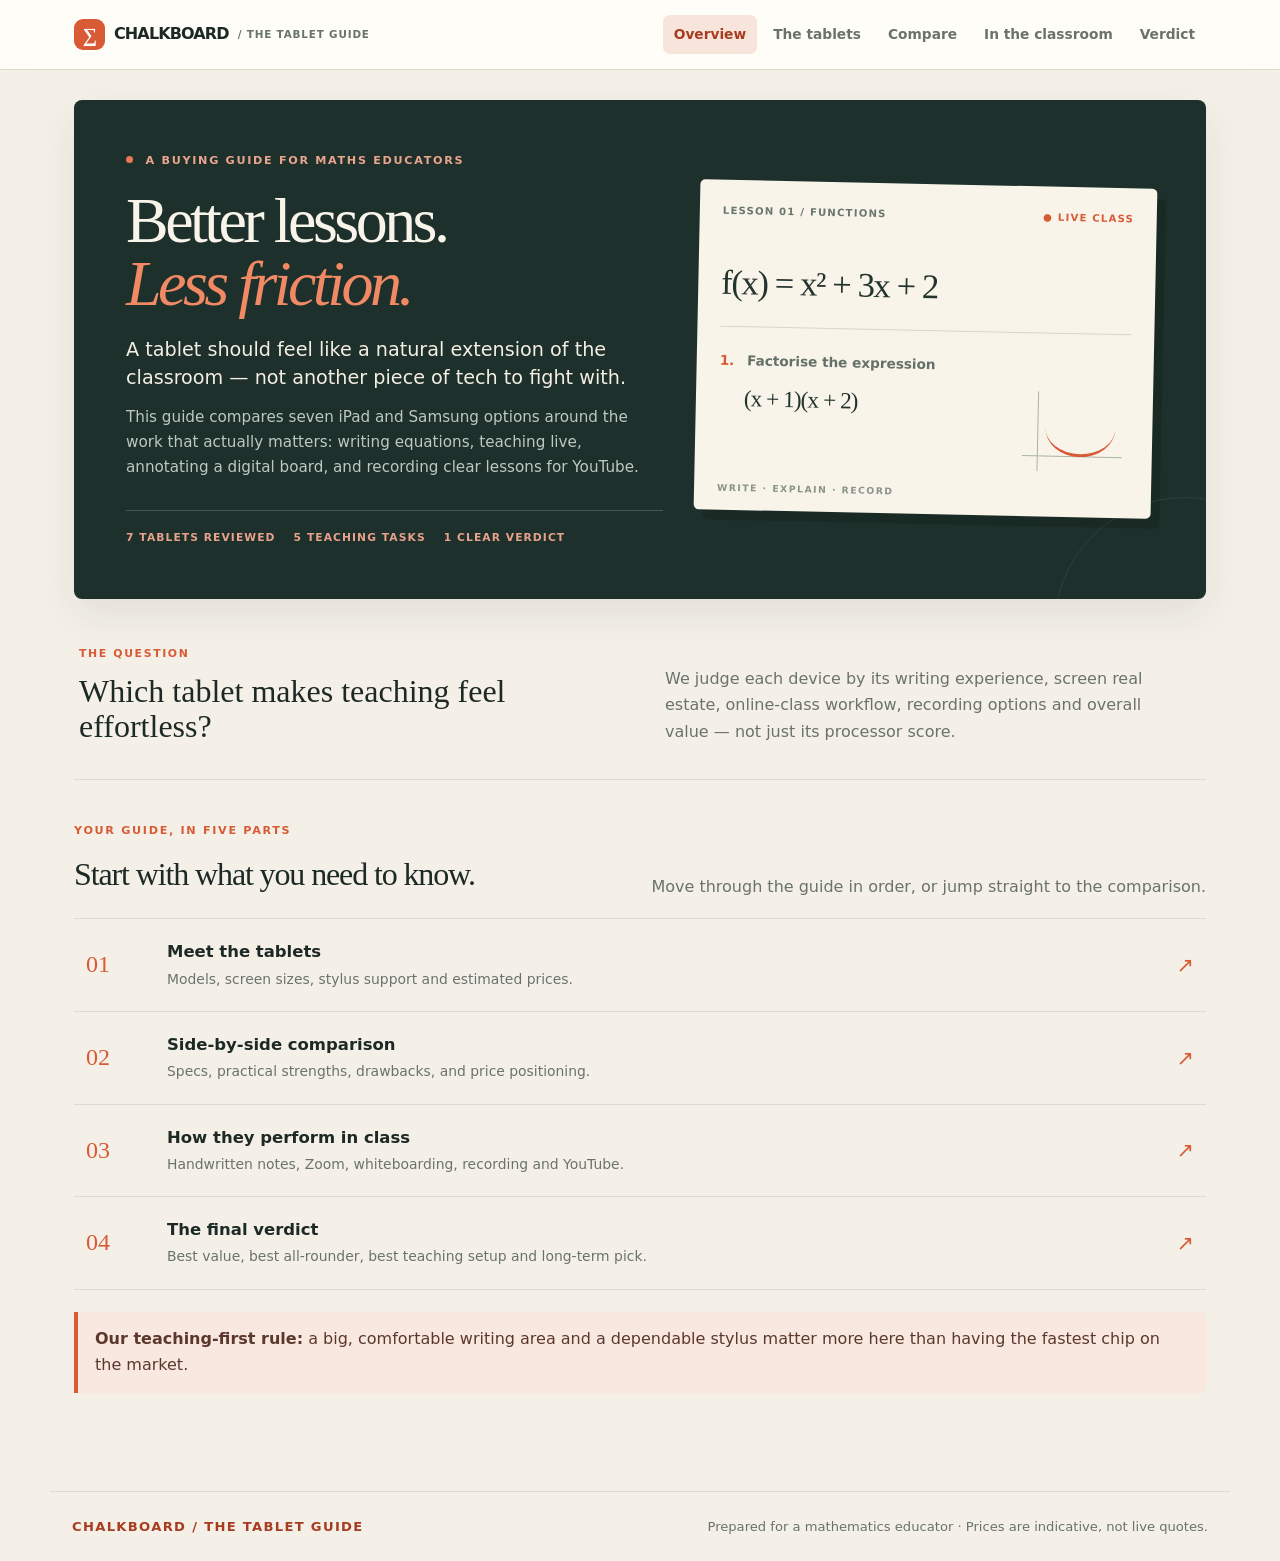
==== index.html @ 0a937ea0 "Add files via upload" ====
<!DOCTYPE html>
<html lang="en">
<head>
  <meta charset="UTF-8">
  <meta name="viewport" content="width=device-width, initial-scale=1.0">
  <meta name="description" content="A practical tablet buying guide for online mathematics teaching and YouTube lesson creation.">
  <title>Home | Chalkboard — The Teaching Tablet Guide</title>
  <link rel="stylesheet" href="style.css">
</head>
<body>
<header class="site-header">
  <div class="nav-wrap">
    <a class="logo" href="index.html"><span class="logo-mark">∑</span> CHALKBOARD<span class="logo-sub"> / THE TABLET GUIDE</span></a>
    <nav>
      <a class="active" href="index.html">Overview</a>
      <a href="tablets.html">The tablets</a>
      <a href="comparison.html">Compare</a>
      <a href="teaching.html">In the classroom</a>
      <a href="verdict.html">Verdict</a>
    </nav>
  </div>
</header>

<main class="container home-container">
  <section class="hero">
    <div class="hero-copy">
      <div class="eyebrow"><span class="eyebrow-dot"></span> A buying guide for maths educators</div>
      <h1>Better lessons.<br><em>Less friction.</em></h1>
      <p class="hero-lede">A tablet should feel like a natural extension of the classroom — not another piece of tech to fight with.</p>
      <p class="hero-detail">This guide compares seven iPad and Samsung options around the work that actually matters: writing equations, teaching live, annotating a digital board, and recording clear lessons for YouTube.</p>
      <div class="hero-meta"><span>7 TABLETS REVIEWED</span><span>5 TEACHING TASKS</span><span>1 CLEAR VERDICT</span></div>
    </div>
    <div class="board-art" aria-label="Decorative mathematics whiteboard illustration">
      <div class="board-top"><span>LESSON 01 / FUNCTIONS</span><span class="board-live">● LIVE CLASS</span></div>
      <div class="board-equation">f(x) = x² + 3x + 2</div>
      <div class="board-line"></div>
      <div class="board-steps"><span>1.</span> Factorise the expression</div>
      <div class="board-equation small-equation">(x + 1)(x + 2)</div>
      <div class="board-sketch"><span class="axis-y"></span><span class="axis-x"></span><span class="curve"></span></div>
      <div class="board-caption">WRITE · EXPLAIN · RECORD</div>
    </div>
  </section>

  <section class="intro-strip">
    <div><span class="kicker">THE QUESTION</span><h2>Which tablet makes teaching feel effortless?</h2></div>
    <p>We judge each device by its writing experience, screen real estate, online-class workflow, recording options and overall value — not just its processor score.</p>
  </section>

  <div class="section-head">
    <div><div class="eyebrow dark-eyebrow">Your guide, in five parts</div><h2>Start with what you need to know.</h2></div>
    <p>Move through the guide in order, or jump straight to the comparison.</p>
  </div>
  <section class="guide-list">
    <a class="guide-row" href="tablets.html"><span class="guide-no">01</span><span class="guide-main"><strong>Meet the tablets</strong><small>Models, screen sizes, stylus support and estimated prices.</small></span><span class="guide-arrow">↗</span></a>
    <a class="guide-row" href="comparison.html"><span class="guide-no">02</span><span class="guide-main"><strong>Side-by-side comparison</strong><small>Specs, practical strengths, drawbacks, and price positioning.</small></span><span class="guide-arrow">↗</span></a>
    <a class="guide-row" href="teaching.html"><span class="guide-no">03</span><span class="guide-main"><strong>How they perform in class</strong><small>Handwritten notes, Zoom, whiteboarding, recording and YouTube.</small></span><span class="guide-arrow">↗</span></a>
    <a class="guide-row" href="verdict.html"><span class="guide-no">04</span><span class="guide-main"><strong>The final verdict</strong><small>Best value, best all-rounder, best teaching setup and long-term pick.</small></span><span class="guide-arrow">↗</span></a>
  </section>
  <div class="note"><strong>Our teaching-first rule:</strong> a big, comfortable writing area and a dependable stylus matter more here than having the fastest chip on the market.</div>
</main>
<footer><span>CHALKBOARD / THE TABLET GUIDE</span><span>Prepared for a mathematics educator · Prices are indicative, not live quotes.</span></footer>
</body>
</html>
---- style.css ----
:root {
  --paper: #f4f0e8;
  --surface: #fffdf8;
  --ink: #1d2925;
  --muted: #69736c;
  --line: #dedbd1;
  --brand: #d85b35;
  --brand-dark: #a83c20;
  --soft: #f7e5dc;
  --green: #36745a;
  --shadow: 0 16px 40px rgba(29,41,37,.08);
}
* { box-sizing: border-box; }
html { scroll-behavior: smooth; }
body { margin: 0; font-family: Inter, ui-sans-serif, system-ui, -apple-system, Segoe UI, Roboto, Arial, sans-serif; color: var(--ink); background: var(--paper); line-height: 1.65; }
a { color: inherit; text-decoration: none; }
.site-header { background: rgba(255,253,248,.94); border-bottom: 1px solid var(--line); position: sticky; top: 0; z-index: 10; backdrop-filter: blur(14px); }
.nav-wrap { max-width: 1180px; margin: auto; padding: 15px 24px; display: flex; align-items: center; justify-content: space-between; gap: 20px; }
.logo { display: flex; align-items: center; gap: 9px; font-weight: 900; letter-spacing: -.055em; font-size: 1rem; white-space: nowrap; }
.logo-mark { display: grid; place-items: center; width: 31px; height: 31px; border-radius: 9px; background: var(--brand); color: white; font-family: Georgia,serif; font-size: 1.25rem; }
.logo-sub { color: var(--muted); font-size: .65rem; letter-spacing: .08em; font-weight: 750; }
nav { display: flex; gap: 5px; flex-wrap: wrap; justify-content: flex-end; }
nav a { color: var(--muted); font-size: .86rem; padding: 8px 11px; border-radius: 7px; font-weight: 650; }
nav a:hover, nav a.active { color: var(--brand-dark); background: var(--soft); }
.container { max-width: 1180px; margin: auto; padding: 42px 24px 76px; }
.home-container { padding-top: 30px; }
.hero { display: grid; grid-template-columns: 1.08fr .92fr; gap: 34px; align-items: center; padding: 52px; border-radius: 8px; color: #f8f4e9; background: #1d302b; box-shadow: var(--shadow); overflow: hidden; position: relative; }
.hero:after { content: ""; position: absolute; width: 260px; height: 260px; border: 1px solid rgba(255,255,255,.08); border-radius: 50%; right: -110px; bottom: -160px; }
.eyebrow { text-transform: uppercase; letter-spacing: .15em; font-size: .7rem; font-weight: 850; color: #e9a58d; }
.eyebrow-dot { display: inline-block; width: 7px; height: 7px; background: #e87952; border-radius: 50%; margin-right: 7px; vertical-align: 1px; }
h1 { font-family: Georgia, 'Times New Roman', serif; font-size: clamp(2.8rem, 5vw, 5rem); line-height: .98; letter-spacing: -.055em; margin: 20px 0; font-weight: 500; }
h1 em { color: #f18a64; font-weight: 500; }
.hero-lede { max-width: 560px; color: #f5eee2; font-size: 1.2rem; line-height: 1.5; margin: 0 0 12px; }
.hero-detail { max-width: 580px; color: #bdc9c0; font-size: .95rem; margin: 0; }
.hero-meta { display: flex; flex-wrap: wrap; gap: 18px; margin-top: 30px; padding-top: 18px; border-top: 1px solid rgba(255,255,255,.18); color: #e8a18a; font-size: .67rem; font-weight: 850; letter-spacing: .1em; }
.board-art { min-height: 330px; padding: 23px; background: #f8f4e9; color: #23332e; border-radius: 5px; transform: rotate(1.2deg); box-shadow: 9px 10px 0 rgba(0,0,0,.13); position: relative; }
.board-top { display: flex; justify-content: space-between; font-size: .63rem; font-weight: 900; letter-spacing: .12em; color: #68766c; }
.board-live { color: var(--brand); }
.board-equation { font-family: Georgia,serif; font-size: clamp(1.5rem, 2.7vw, 2.3rem); margin: 34px 0 15px; letter-spacing: -.04em; }
.board-line { width: 100%; height: 1px; background: #d8d5ca; }
.board-steps { margin-top: 22px; font-size: .85rem; font-weight: 700; color: #647068; }
.board-steps span { color: var(--brand); margin-right: 8px; }
.small-equation { margin: 8px 0 0 25px; font-size: 1.45rem; }
.board-sketch { position: absolute; right: 25px; bottom: 45px; width: 105px; height: 85px; }
.axis-y,.axis-x { position: absolute; background: #aab2a8; }
.axis-y { width: 1px; height: 80px; left: 15px; bottom: 0; }
.axis-x { height: 1px; width: 100px; left: 0; bottom: 15px; }
.curve { position: absolute; left: 23px; bottom: 15px; width: 70px; height: 58px; border-top: 3px solid var(--brand); border-radius: 50% 50% 0 0; transform: rotate(180deg); }
.board-caption { position: absolute; left: 23px; bottom: 15px; font-size: .58rem; letter-spacing: .16em; font-weight: 900; color: #89938a; }
.intro-strip { display: grid; grid-template-columns: 1fr 1fr; gap: 50px; align-items: end; padding: 40px 5px 34px; border-bottom: 1px solid var(--line); }
.kicker { color: var(--brand); font-size: .68rem; font-weight: 900; letter-spacing: .15em; }
.intro-strip h2 { font-family: Georgia,serif; font-size: 2rem; line-height: 1.12; font-weight: 500; margin: 8px 0 0; max-width: 500px; }
.intro-strip p { margin: 0; color: var(--muted); max-width: 520px; }
.section-head { margin: 42px 0 18px; display: flex; justify-content: space-between; gap: 20px; align-items: end; }
.section-head h2 { margin: 7px 0 0; font-family: Georgia,serif; font-size: 2rem; font-weight: 500; letter-spacing: -.035em; }
.section-head p, .muted { color: var(--muted); margin: 0; }
.dark-eyebrow { color: var(--brand); }
.grid { display: grid; grid-template-columns: repeat(2, minmax(0,1fr)); gap: 18px; }
.grid.three { grid-template-columns: repeat(3, minmax(0,1fr)); }
.card { background: var(--surface); border: 1px solid var(--line); border-radius: 8px; padding: 22px; box-shadow: 0 5px 20px rgba(23,32,51,.025); }
.card h3 { margin: 0 0 7px; font-size: 1.2rem; letter-spacing: -.025em; }
.card p { color: var(--muted); margin: 0 0 15px; }
.card-link { display: inline-flex; color: var(--brand-dark); font-weight: 800; margin-top: 8px; }
.number { width: 38px; height: 38px; display: grid; place-items: center; border-radius: 7px; background: var(--soft); color: var(--brand-dark); font-weight: 850; margin-bottom: 14px; }
.product-img { width: 100%; height: 185px; object-fit: contain; background: #eeece5; border-radius: 5px; margin-bottom: 15px; }
.price { font-size: 1.15rem; font-weight: 850; color: var(--brand-dark); }
.tag { display: inline-block; padding: 5px 9px; border-radius: 4px; background: var(--soft); color: var(--brand-dark); font-size: .75rem; font-weight: 800; margin-bottom: 9px; }
.note { border-left: 4px solid var(--brand); background: #f8e8df; padding: 14px 17px; border-radius: 0 5px 5px 0; color: #5c382c; margin: 22px 0; }
table { width: 100%; border-collapse: collapse; background: var(--surface); border-radius: 8px; overflow: hidden; box-shadow: var(--shadow); }
th, td { text-align: left; padding: 14px 15px; border-bottom: 1px solid var(--line); vertical-align: top; min-width: 125px; }
th { background: #263a33; color: #f8f4e9; font-size: .82rem; letter-spacing: .025em; }
td { font-size: .88rem; }
tr:last-child td { border-bottom: 0; }
tbody tr:nth-child(even) { background: #f8f6f0; }
.rank { font-weight: 900; color: var(--brand-dark); }
.winner { border: 2px solid #d9a18d; background: linear-gradient(145deg, white, #fbf0e9); }
.winner-label { color: var(--green); font-weight: 850; font-size: .8rem; text-transform: uppercase; letter-spacing: .06em; }
footer { border-top: 1px solid var(--line); padding: 24px 22px; color: var(--muted); text-align: center; font-size: .82rem; display: flex; justify-content: space-between; gap: 16px; max-width: 1180px; margin: auto; }
footer span:first-child { color: var(--brand-dark); font-weight: 900; letter-spacing: .1em; }
.small { font-size: .84rem; color: var(--muted); }
ul.clean { padding-left: 20px; color: var(--muted); }
ul.clean li { margin: 7px 0; }
.guide-list { border-top: 1px solid var(--line); }
.guide-row { display: grid; grid-template-columns: 65px 1fr 30px; align-items: center; gap: 16px; padding: 19px 12px; border-bottom: 1px solid var(--line); transition: .18s ease; }
.guide-row:hover { background: rgba(255,253,248,.72); padding-left: 19px; }
.guide-no { color: var(--brand); font-family: Georgia,serif; font-size: 1.5rem; }
.guide-main strong { display: block; font-size: 1.03rem; }
.guide-main small { color: var(--muted); font-size: .87rem; }
.guide-arrow { color: var(--brand); font-size: 1.3rem; text-align: right; }
@media (max-width: 850px) {
  .hero { grid-template-columns: 1fr; padding: 34px; }
  .board-art { min-height: 300px; }
  .intro-strip { grid-template-columns: 1fr; gap: 15px; }
}
@media (max-width: 760px) {
  .nav-wrap { align-items: flex-start; flex-direction: column; }
  nav { justify-content: flex-start; }
  .container { padding: 25px 15px 50px; }
  .hero { padding: 28px 22px; }
  .grid, .grid.three { grid-template-columns: 1fr; }
  .section-head { align-items: flex-start; flex-direction: column; }
  table { display: block; overflow-x: auto; white-space: normal; }
  footer { flex-direction: column; }
  .logo-sub { display: none; }
  .guide-row { grid-template-columns: 40px 1fr 22px; gap: 10px; }
}

/* Comparison table: keep each model's pros and cons aligned in its own row. */
.table-wrap { width: 100%; overflow-x: auto; border-radius: 8px; }
.comparison-table { min-width: 1120px; table-layout: auto; }
.comparison-table th:first-child { min-width: 185px; }
.comparison-table td { min-width: 145px; }
.comparison-table td:nth-child(5), .comparison-table td:nth-child(6) { min-width: 220px; }
.table-list { margin: 0; padding-left: 18px; line-height: 1.45; }
.table-list li { margin: 0 0 7px; }
.table-list li:last-child { margin-bottom: 0; }
.table-list.pros li::marker { color: #36745a; }
.table-list.cons li::marker { color: #d85b35; }
.table-hint { display: none; color: var(--muted); font-size: .8rem; margin: 0 0 8px; }
@media (max-width: 760px) {
  .table-hint { display: block; }
  .comparison-table { min-width: 1120px; }
}

/* Fixed square product-image slots in the comparison table. */
.comparison-table { min-width: 1270px; }
.comparison-table th:nth-child(2) { min-width: 150px; width: 150px; }
.comparison-table td.image-cell { min-width: 150px; width: 150px; padding: 12px; text-align: center; vertical-align: middle; }
.comparison-product-img { display: block; width: 120px; height: 120px; object-fit: contain; object-position: center; background: #f0eee7; border: 1px solid var(--line); border-radius: 6px; margin: 0 auto; }
.image-instructions { margin: 8px 0 12px; }

/* Expanded tablet detail cards and official feature callouts. */
.card .product-img { display: block; transition: transform .18s ease, opacity .18s ease; }
.card > a:first-child:hover .product-img { transform: scale(1.015); opacity: .94; }
.feature-callout { background: #f7f4eb; border: 1px solid var(--line); border-left: 3px solid var(--green); border-radius: 5px; padding: 13px 15px 8px; margin: 17px 0; }
.feature-callout > strong { color: var(--brand-dark); }
.feature-callout ul.clean { margin-top: 7px; }
.card .small { margin-top: 10px; }
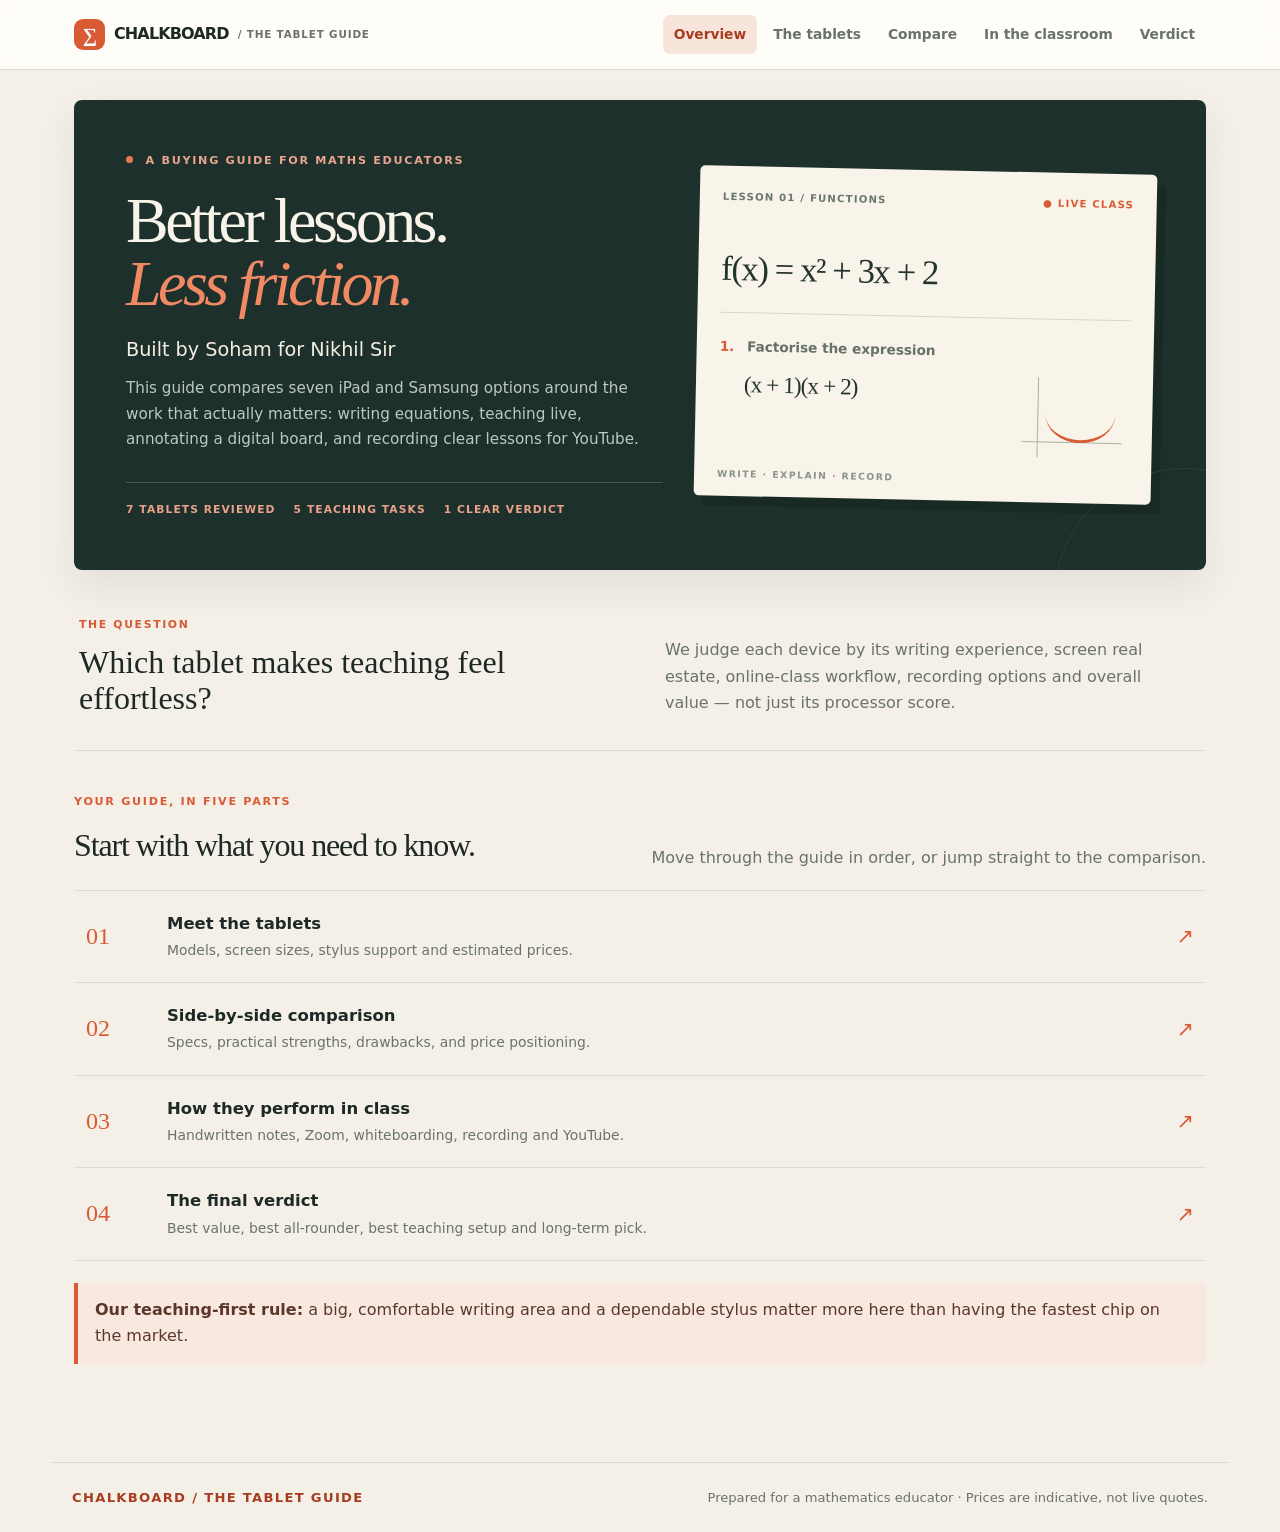
==== commit 392ef290: "Update index.html" ====
--- a/index.html
+++ b/index.html
@@ -26,7 +26,7 @@
     <div class="hero-copy">
       <div class="eyebrow"><span class="eyebrow-dot"></span> A buying guide for maths educators</div>
       <h1>Better lessons.<br><em>Less friction.</em></h1>
-      <p class="hero-lede">A tablet should feel like a natural extension of the classroom — not another piece of tech to fight with.</p>
+      <p class="hero-lede">Built by Soham for Nikhil Sir</p>
       <p class="hero-detail">This guide compares seven iPad and Samsung options around the work that actually matters: writing equations, teaching live, annotating a digital board, and recording clear lessons for YouTube.</p>
       <div class="hero-meta"><span>7 TABLETS REVIEWED</span><span>5 TEACHING TASKS</span><span>1 CLEAR VERDICT</span></div>
     </div>
